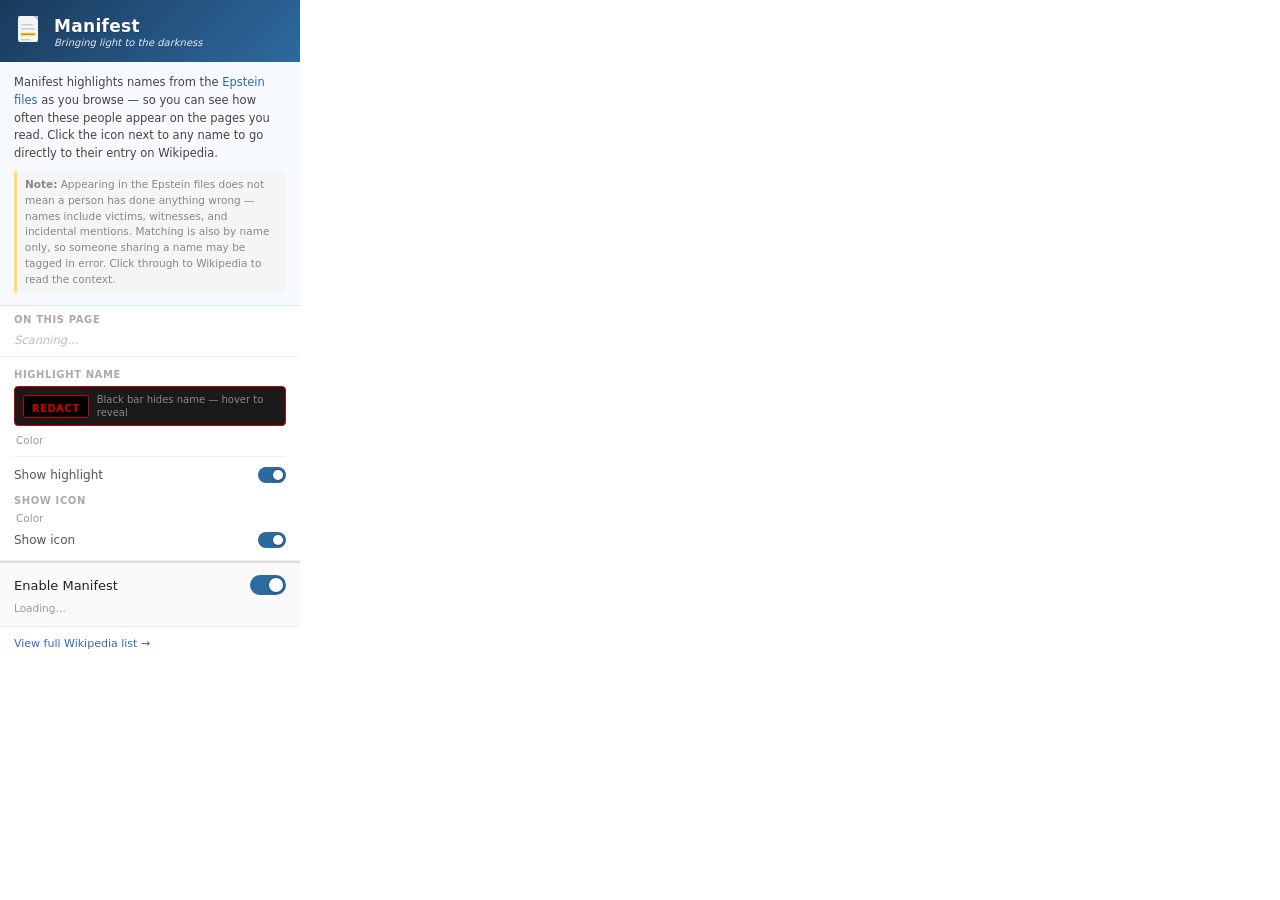
==== popup/popup.html @ 2a392bba "Reorder popup: about, page hits, highlight (redact first, then colors), icon, enable at bottom Co-Au" ====
<!DOCTYPE html>
<html lang="en">
<head>
  <meta charset="UTF-8">
  <style>
    * { box-sizing: border-box; margin: 0; padding: 0; }

    body {
      width: 300px;
      font-family: system-ui, -apple-system, sans-serif;
      color: #222;
      background: #fff;
    }

    /* ── Header ── */
    .header {
      background: linear-gradient(135deg, #1a3a5c, #2d6a9f);
      padding: 16px 16px 14px;
      display: flex;
      align-items: center;
      gap: 10px;
    }
    .header .logo {
      flex-shrink: 0;
      display: flex;
      align-items: center;
    }
    .header-text h1 {
      font-size: 17px;
      font-weight: 700;
      color: #fff;
      text-shadow: 0 1px 2px rgba(0,0,0,0.2);
      letter-spacing: 0.3px;
    }
    .header-text .tagline {
      font-size: 10px;
      color: rgba(255,255,255,0.88);
      margin-top: 1px;
      font-style: italic;
    }

    /* ── About section ── */
    .about {
      padding: 12px 14px;
      background: #f7faff;
      border-bottom: 1px solid #dde8f5;
    }
    .about p {
      font-size: 11.5px;
      line-height: 1.55;
      color: #444;
    }
    .about .caveat {
      margin-top: 8px;
      font-size: 10.5px;
      color: #888;
      line-height: 1.5;
      padding: 6px 8px;
      background: #f5f5f5;
      border-left: 3px solid #ffe066;
      border-radius: 2px;
    }

    /* ── Controls ── */
    .controls {
      padding: 12px 14px;
      border-bottom: 1px solid #eee;
    }
    .toggle-row {
      display: flex;
      align-items: center;
      justify-content: space-between;
    }
    .toggle-row label {
      font-size: 13px;
      font-weight: 500;
      cursor: pointer;
    }

    /* Toggle switch */
    .switch {
      position: relative;
      width: 36px;
      height: 20px;
      flex-shrink: 0;
    }
    .switch input { opacity: 0; width: 0; height: 0; }
    .slider {
      position: absolute;
      inset: 0;
      background: #ccc;
      border-radius: 20px;
      cursor: pointer;
      transition: background 0.2s;
    }
    .slider:before {
      content: '';
      position: absolute;
      width: 14px;
      height: 14px;
      left: 3px;
      top: 3px;
      background: white;
      border-radius: 50%;
      transition: transform 0.2s;
      box-shadow: 0 1px 3px rgba(0,0,0,0.3);
    }
    input:checked + .slider { background: #2d6a9f; }
    input:checked + .slider:before { transform: translateX(16px); }

    .status {
      margin-top: 7px;
      font-size: 10.5px;
      color: #999;
    }
    .sub-toggles {
      margin-top: 10px;
      padding-top: 10px;
      border-top: 1px solid #eee;
      display: flex;
      flex-direction: column;
      gap: 7px;
    }
    .sub-toggles.disabled {
      opacity: 0.4;
      pointer-events: none;
    }
    .toggle-row.sub label:first-child {
      font-size: 12px;
      font-weight: 400;
      color: #555;
    }
    .switch.small {
      width: 28px;
      height: 16px;
    }
    .switch.small .slider:before {
      width: 10px;
      height: 10px;
      left: 3px;
      top: 3px;
    }
    .switch.small input:checked + .slider:before {
      transform: translateX(12px);
    }

    /* ── Section labels ── */
    .section-label {
      font-size: 10px;
      font-weight: 600;
      text-transform: uppercase;
      letter-spacing: 0.6px;
      color: #aaa;
      margin-bottom: 6px;
    }
    .master-controls {
      border-top: 2px solid #e0e0e0;
      background: #fafafa;
    }

    /* ── Color pickers ── */
    .color-row {
      display: flex;
      align-items: center;
      gap: 6px;
      margin-top: 5px;
      padding-left: 2px;
    }
    .color-row label {
      font-size: 10.5px;
      color: #999;
      flex-shrink: 0;
    }
    .swatches {
      display: flex;
      gap: 5px;
      flex-wrap: wrap;
    }
    .swatch {
      width: 18px;
      height: 18px;
      border-radius: 3px;
      border: 2px solid transparent;
      cursor: pointer;
      transition: border-color 0.15s, transform 0.15s;
    }
    .swatch:hover { transform: scale(1.15); }
    .swatch.active { border-color: #333; }

    /* ── Redact option ── */
    .redact-row {
      display: flex;
      align-items: center;
      gap: 8px;
      margin-top: 6px;
      padding: 6px 8px;
      background: #1a1a1a;
      border-radius: 4px;
      border: 1.5px solid #cc0000;
      cursor: pointer;
    }
    .redact-row:hover { border-color: #ff4444; }
    .redact-row.active { border-color: #ff4444; background: #111; }
    .redact-swatch {
      background: #000;
      border: 1.5px solid #cc0000;
      border-radius: 3px;
      padding: 1px 8px;
      flex-shrink: 0;
    }
    .redact-label {
      font-size: 10px;
      font-weight: 700;
      color: #cc0000;
      letter-spacing: 0.5px;
      text-transform: uppercase;
    }
    .redact-desc {
      font-size: 10px;
      color: #888;
      line-height: 1.3;
    }
    .redact-row.active .redact-desc { color: #aaa; }

    /* ── Page hits ── */
    .page-hits {
      border-bottom: 1px solid #eee;
    }
    .page-hits-header {
      padding: 8px 14px 4px;
      font-size: 10px;
      font-weight: 600;
      text-transform: uppercase;
      letter-spacing: 0.6px;
      color: #aaa;
    }
    #hitsList {
      max-height: 180px;
      overflow-y: auto;
      padding: 0 14px 8px;
    }
    #hitsList .none {
      font-size: 11.5px;
      color: #bbb;
      font-style: italic;
    }
    .hit-row {
      display: flex;
      align-items: center;
      justify-content: space-between;
      padding: 4px 0;
      border-bottom: 1px solid #f5f5f5;
      gap: 8px;
    }
    .hit-row:last-child { border-bottom: none; }
    .hit-name {
      font-size: 12px;
      color: #333;
      text-decoration: none;
      flex: 1;
      white-space: nowrap;
      overflow: hidden;
      text-overflow: ellipsis;
    }
    .hit-name:hover { color: #2d6a9f; }
    .hit-badge {
      font-size: 10.5px;
      font-weight: 600;
      color: #fff;
      background: #ffe066;
      color: #333;
      border-radius: 10px;
      padding: 1px 7px;
      flex-shrink: 0;
    }

    /* ── Footer ── */
    .footer {
      padding: 10px 14px;
      display: flex;
      align-items: center;
      justify-content: space-between;
    }
    .footer a {
      font-size: 11px;
      color: #3366cc;
      text-decoration: none;
    }
    .footer a:hover { text-decoration: underline; }
    .footer .count {
      font-size: 10.5px;
      color: #bbb;
    }
  </style>
</head>
<body>

  <div class="header">
    <div class="logo">
      <svg width="28" height="32" viewBox="0 0 28 32" xmlns="http://www.w3.org/2000/svg">
        <!-- Document body -->
        <rect x="2" y="0" width="20" height="26" rx="2" ry="2" fill="white" opacity="0.95"/>
        <!-- Folded corner -->
        <polygon points="17,0 22,0 22,5" fill="#b0c8e8"/>
        <polygon points="17,0 17,5 22,5" fill="white" opacity="0.7"/>
        <!-- Text lines -->
        <rect x="5" y="8"  width="12" height="1.5" rx="0.75" fill="#c0cfe0"/>
        <rect x="5" y="12" width="14" height="1.5" rx="0.75" fill="#c0cfe0"/>
        <!-- Highlighted line (yellow marker) -->
        <rect x="4"  y="16.5" width="16" height="4" rx="1" fill="#ffe066" opacity="0.85"/>
        <rect x="5"  y="17.5" width="14" height="1.5" rx="0.75" fill="#7a6000" opacity="0.6"/>
        <!-- Text line below highlight -->
        <rect x="5" y="23" width="10" height="1.5" rx="0.75" fill="#c0cfe0"/>
      </svg>
    </div>
    <div class="header-text">
      <h1>Manifest</h1>
      <div class="tagline">Bringing light to the darkness</div>
    </div>
  </div>

  <div class="about">
    <p>Manifest highlights names from the <a href="https://en.wikipedia.org/wiki/List_of_people_named_in_the_Epstein_files" target="_blank" style="color:#2d6a9f;text-decoration:none;font-weight:500;">Epstein files</a> as you browse — so you can see how often these people appear on the pages you read. Click the icon next to any name to go directly to their entry on Wikipedia.</p>
    <div class="caveat">
      <strong>Note:</strong> Appearing in the Epstein files does not mean a person has done anything wrong — names include victims, witnesses, and incidental mentions. Matching is also by name only, so someone sharing a name may be tagged in error. Click through to Wikipedia to read the context.
    </div>
  </div>

  <!-- Names found on this page -->
  <div class="page-hits" id="pageHits">
    <div class="page-hits-header">On this page</div>
    <div id="hitsList"><span class="none">Scanning…</span></div>
  </div>

  <!-- Display options -->
  <div class="controls" id="subToggles">
    <div class="section-label">Highlight name</div>
    <div class="redact-row" id="redactRow">
      <div class="redact-swatch">
        <span class="redact-label">Redact</span>
      </div>
      <span class="redact-desc">Black bar hides name — hover to reveal</span>
    </div>
    <div class="color-row" style="margin-top:8px;">
      <label>Color</label>
      <div class="swatches" id="highlightSwatches"></div>
    </div>
    <div class="toggle-row sub" style="margin-top:10px; padding-top:10px; border-top:1px solid #eee;">
      <label for="showHighlight">Show highlight</label>
      <label class="switch small">
        <input type="checkbox" id="showHighlight" checked>
        <span class="slider"></span>
      </label>
    </div>

    <div class="section-label" style="margin-top:12px;">Show icon</div>
    <div class="color-row">
      <label>Color</label>
      <div class="swatches" id="iconSwatches"></div>
    </div>
    <div class="toggle-row sub" style="margin-top:8px;">
      <label for="showIcon">Show icon</label>
      <label class="switch small">
        <input type="checkbox" id="showIcon" checked>
        <span class="slider"></span>
      </label>
    </div>
  </div>

  <!-- Master toggle -->
  <div class="controls master-controls">
    <div class="toggle-row">
      <label for="enabled">Enable Manifest</label>
      <label class="switch">
        <input type="checkbox" id="enabled" checked>
        <span class="slider"></span>
      </label>
    </div>
    <div class="status" id="status">Loading…</div>
  </div>

  <div class="footer">
    <a href="https://en.wikipedia.org/wiki/List_of_people_named_in_the_Epstein_files"
       target="_blank">View full Wikipedia list →</a>
    <span class="count" id="count"></span>
  </div>

  <script src="popup.js"></script>
</body>
</html>
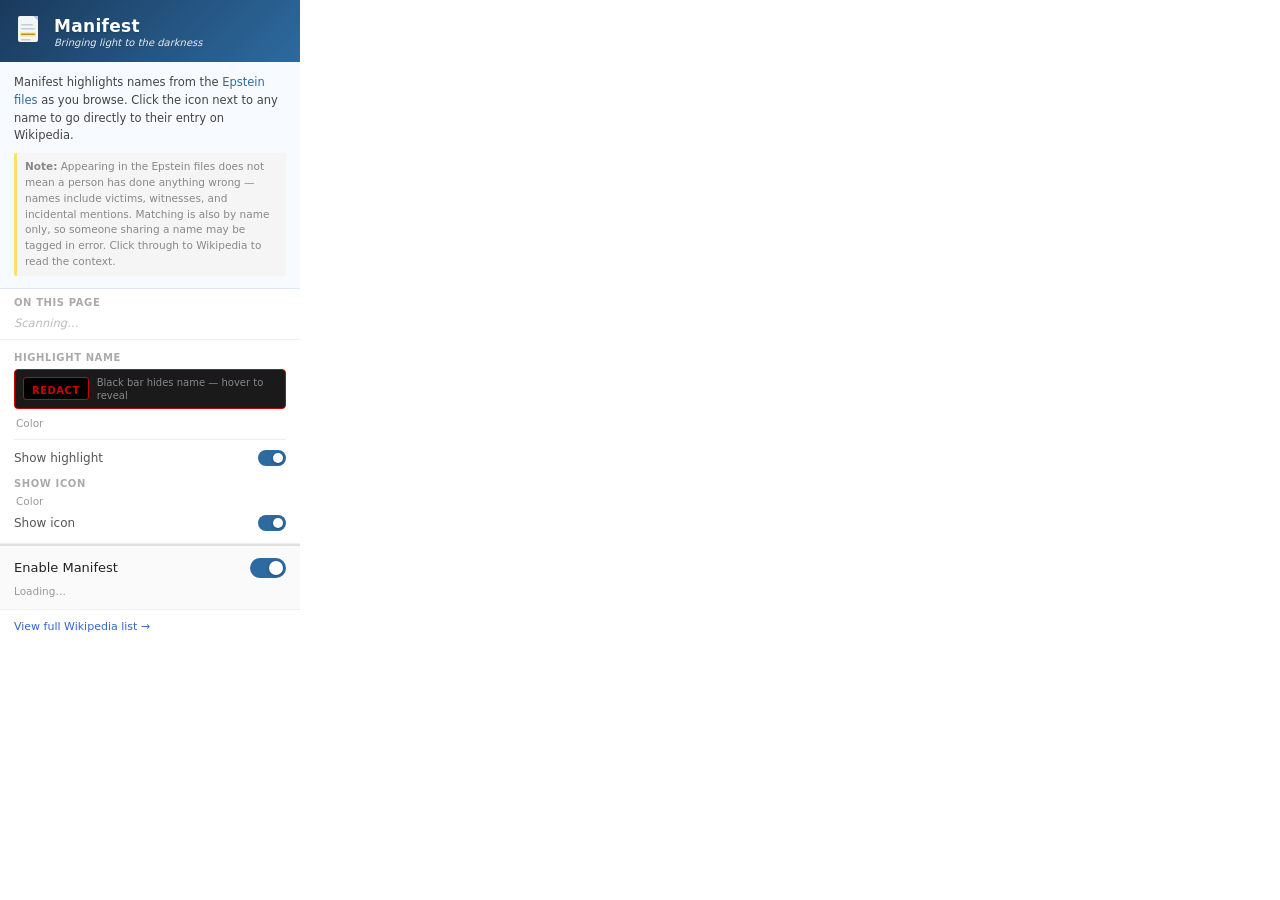
==== commit 721128ab: "Update description text across popup, manifest, and README Co-Authored-By: Claude Sonnet 4.6 <norepl" ====
--- a/popup/popup.html
+++ b/popup/popup.html
@@ -320,7 +320,7 @@
   </div>
 
   <div class="about">
-    <p>Manifest highlights names from the <a href="https://en.wikipedia.org/wiki/List_of_people_named_in_the_Epstein_files" target="_blank" style="color:#2d6a9f;text-decoration:none;font-weight:500;">Epstein files</a> as you browse — so you can see how often these people appear on the pages you read. Click the icon next to any name to go directly to their entry on Wikipedia.</p>
+    <p>Manifest highlights names from the <a href="https://en.wikipedia.org/wiki/List_of_people_named_in_the_Epstein_files" target="_blank" style="color:#2d6a9f;text-decoration:none;font-weight:500;">Epstein files</a> as you browse. Click the icon next to any name to go directly to their entry on Wikipedia.</p>
     <div class="caveat">
       <strong>Note:</strong> Appearing in the Epstein files does not mean a person has done anything wrong — names include victims, witnesses, and incidental mentions. Matching is also by name only, so someone sharing a name may be tagged in error. Click through to Wikipedia to read the context.
     </div>
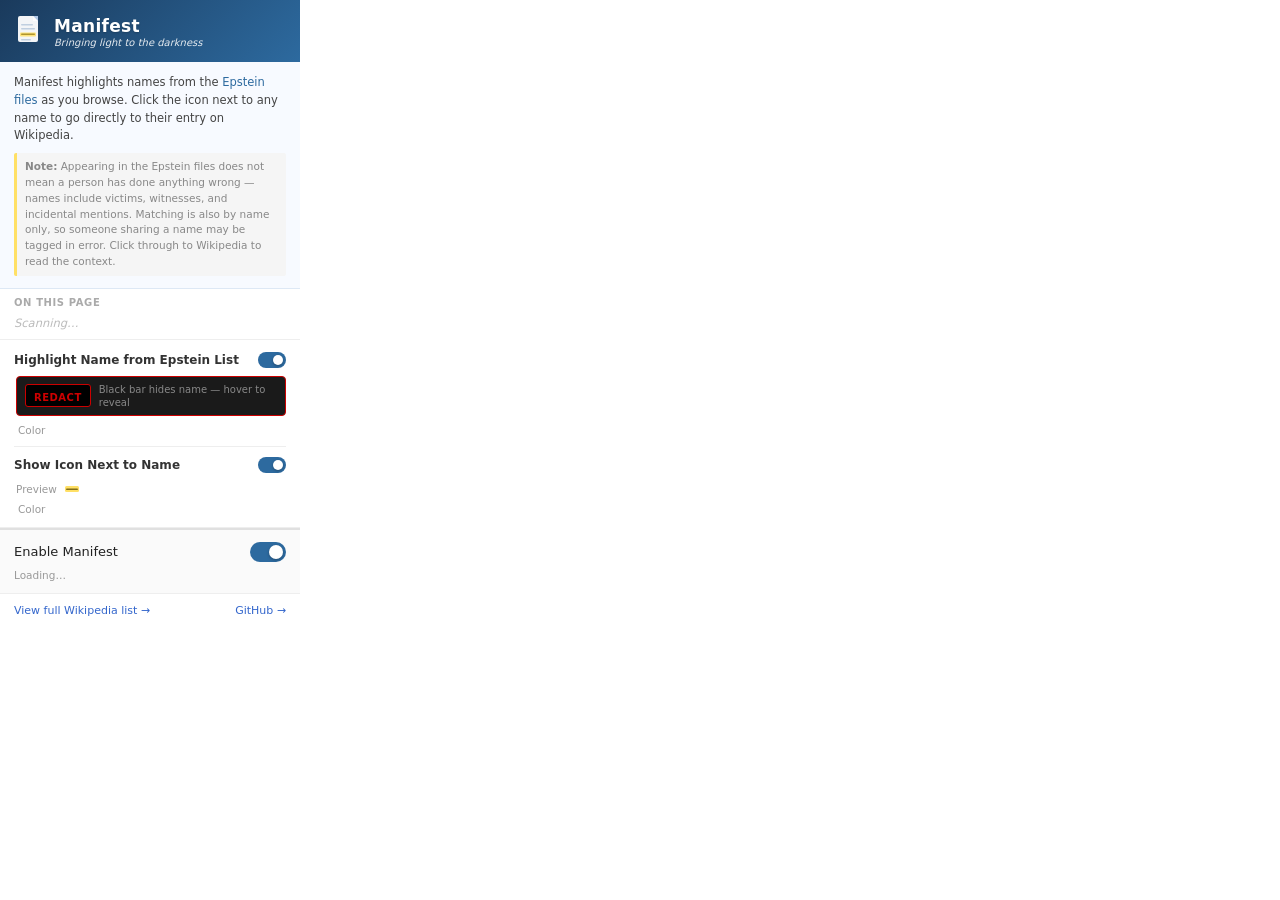
==== commit a5e65121: "Redesign popup controls: inline labels+toggles, live icon preview - "Highlight Name from Epstein Lis" ====
--- a/popup/popup.html
+++ b/popup/popup.html
@@ -144,14 +144,33 @@
       transform: translateX(12px);
     }
 
-    /* ── Section labels ── */
-    .section-label {
-      font-size: 10px;
+    /* ── Option sections ── */
+    .option-header {
+      display: flex;
+      align-items: center;
+      justify-content: space-between;
+      gap: 8px;
+    }
+    .option-title {
+      font-size: 12px;
       font-weight: 600;
-      text-transform: uppercase;
-      letter-spacing: 0.6px;
-      color: #aaa;
-      margin-bottom: 6px;
+      color: #333;
+    }
+    .option-body {
+      margin-top: 8px;
+      padding-left: 2px;
+    }
+    .icon-preview-row {
+      display: flex;
+      align-items: center;
+      gap: 8px;
+    }
+    .icon-preview-label {
+      font-size: 10.5px;
+      color: #999;
+    }
+    #iconPreview {
+      display: block;
     }
     .master-controls {
       border-top: 2px solid #e0e0e0;
@@ -334,37 +353,50 @@
 
   <!-- Display options -->
   <div class="controls" id="subToggles">
-    <div class="section-label">Highlight name</div>
-    <div class="redact-row" id="redactRow">
-      <div class="redact-swatch">
-        <span class="redact-label">Redact</span>
-      </div>
-      <span class="redact-desc">Black bar hides name — hover to reveal</span>
-    </div>
-    <div class="color-row" style="margin-top:8px;">
-      <label>Color</label>
-      <div class="swatches" id="highlightSwatches"></div>
-    </div>
-    <div class="toggle-row sub" style="margin-top:10px; padding-top:10px; border-top:1px solid #eee;">
-      <label for="showHighlight">Show highlight</label>
+
+    <!-- Highlight name section -->
+    <div class="option-header">
+      <span class="option-title">Highlight Name from Epstein List</span>
       <label class="switch small">
         <input type="checkbox" id="showHighlight" checked>
         <span class="slider"></span>
       </label>
     </div>
-
-    <div class="section-label" style="margin-top:12px;">Show icon</div>
-    <div class="color-row">
-      <label>Color</label>
-      <div class="swatches" id="iconSwatches"></div>
-    </div>
-    <div class="toggle-row sub" style="margin-top:8px;">
-      <label for="showIcon">Show icon</label>
+    <div class="option-body" id="highlightBody">
+      <div class="redact-row" id="redactRow">
+        <div class="redact-swatch">
+          <span class="redact-label">Redact</span>
+        </div>
+        <span class="redact-desc">Black bar hides name — hover to reveal</span>
+      </div>
+      <div class="color-row" style="margin-top:8px;">
+        <label>Color</label>
+        <div class="swatches" id="highlightSwatches"></div>
+      </div>
+    </div>
+
+    <!-- Icon section -->
+    <div class="option-header" style="margin-top:10px; padding-top:10px; border-top:1px solid #eee;">
+      <span class="option-title">Show Icon Next to Name</span>
       <label class="switch small">
         <input type="checkbox" id="showIcon" checked>
         <span class="slider"></span>
       </label>
     </div>
+    <div class="option-body" id="iconBody">
+      <div class="icon-preview-row">
+        <span class="icon-preview-label">Preview</span>
+        <svg id="iconPreview" width="14" height="16" viewBox="0 0 14 16" xmlns="http://www.w3.org/2000/svg">
+          <rect id="iconPreviewBand" x="0" y="5" width="14" height="6" rx="1.5" fill="#ffe066"/>
+          <rect x="1" y="7.5" width="12" height="1.5" rx="0.75" fill="#5a4800" opacity="0.75"/>
+        </svg>
+      </div>
+      <div class="color-row" style="margin-top:6px;">
+        <label>Color</label>
+        <div class="swatches" id="iconSwatches"></div>
+      </div>
+    </div>
+
   </div>
 
   <!-- Master toggle -->
@@ -382,7 +414,8 @@
   <div class="footer">
     <a href="https://en.wikipedia.org/wiki/List_of_people_named_in_the_Epstein_files"
        target="_blank">View full Wikipedia list →</a>
-    <span class="count" id="count"></span>
+    <a href="https://github.com/krismajean/manifest-extension"
+       target="_blank">GitHub →</a>
   </div>
 
   <script src="popup.js"></script>
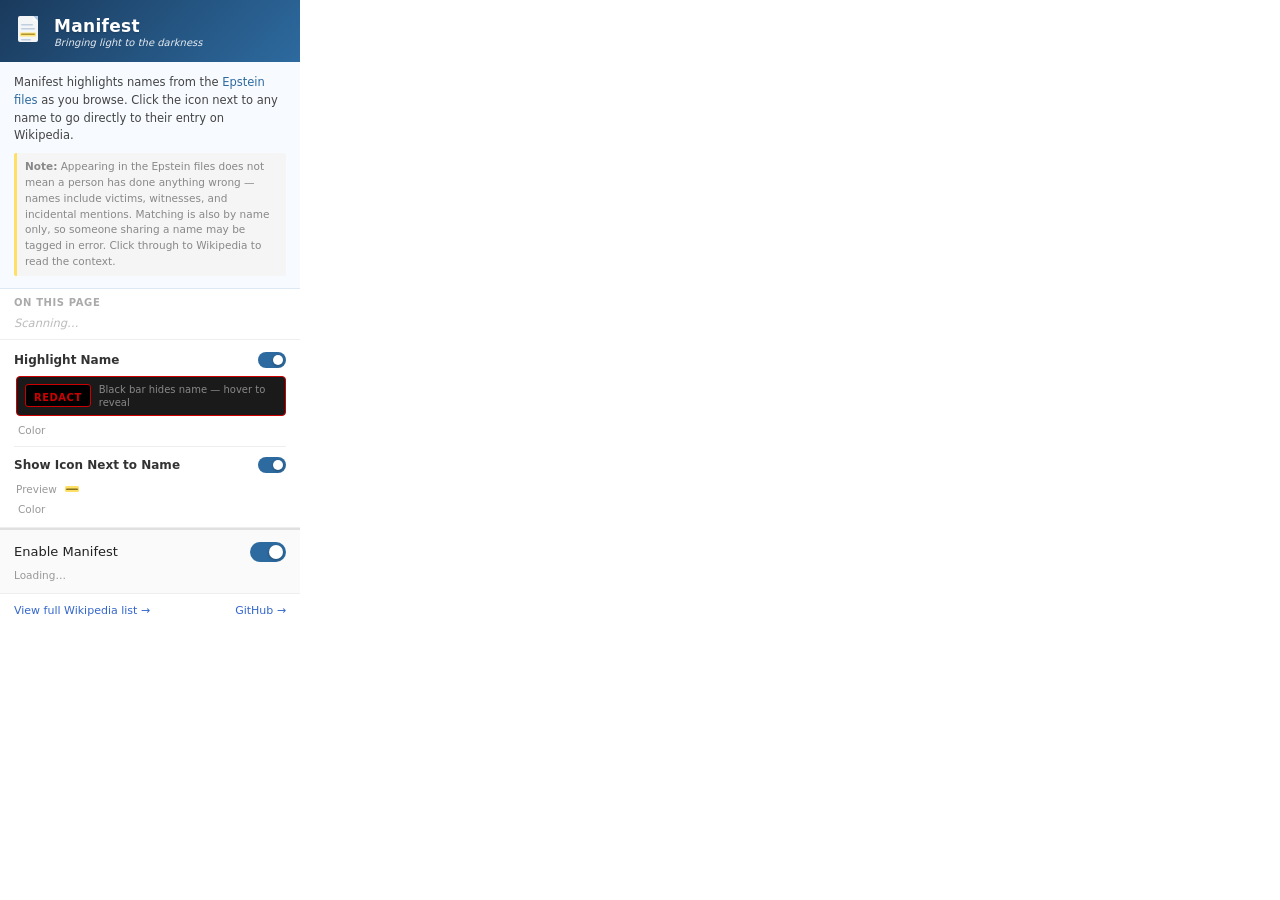
==== commit f2757537: "Shorten label to "Highlight Name" Co-Authored-By: Claude Sonnet 4.6 <noreply@anthropic.com>" ====
--- a/popup/popup.html
+++ b/popup/popup.html
@@ -356,7 +356,7 @@
 
     <!-- Highlight name section -->
     <div class="option-header">
-      <span class="option-title">Highlight Name from Epstein List</span>
+      <span class="option-title">Highlight Name</span>
       <label class="switch small">
         <input type="checkbox" id="showHighlight" checked>
         <span class="slider"></span>
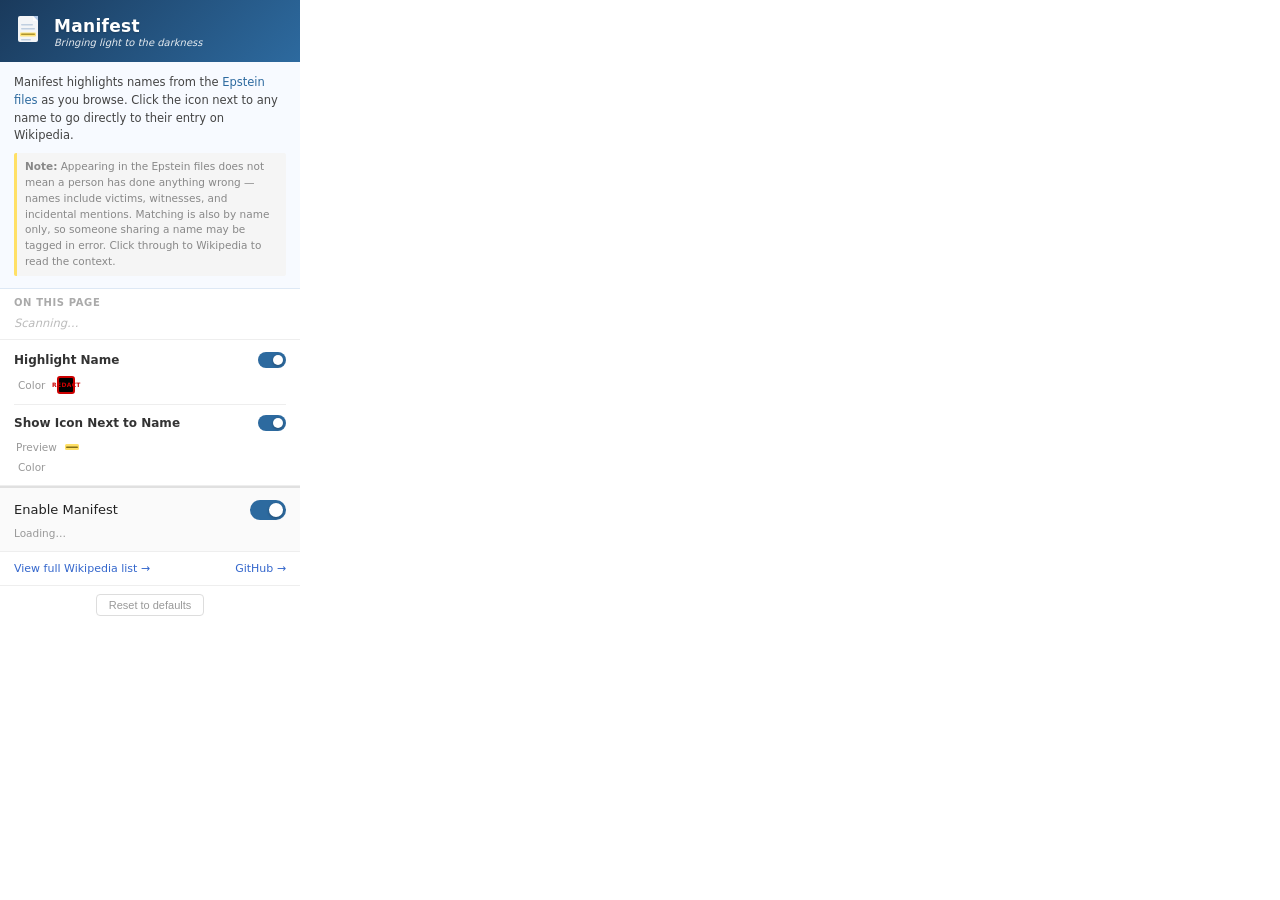
==== commit 00945e99: "Simplify colors to yellow/green/purple; redact chip inline with swatches Co-Authored-By: Claude Sonn" ====
--- a/popup/popup.html
+++ b/popup/popup.html
@@ -206,40 +206,30 @@
     .swatch:hover { transform: scale(1.15); }
     .swatch.active { border-color: #333; }
 
-    /* ── Redact option ── */
-    .redact-row {
-      display: flex;
-      align-items: center;
-      gap: 8px;
-      margin-top: 6px;
-      padding: 6px 8px;
-      background: #1a1a1a;
-      border-radius: 4px;
-      border: 1.5px solid #cc0000;
+    /* ── Redact chip ── */
+    .redact-chip {
+      width: 18px;
+      height: 18px;
+      border-radius: 3px;
+      border: 2px solid #cc0000;
+      background: #000;
       cursor: pointer;
-    }
-    .redact-row:hover { border-color: #ff4444; }
-    .redact-row.active { border-color: #ff4444; background: #111; }
-    .redact-swatch {
-      background: #000;
-      border: 1.5px solid #cc0000;
-      border-radius: 3px;
-      padding: 1px 8px;
+      display: flex;
+      align-items: center;
+      justify-content: center;
       flex-shrink: 0;
-    }
+      transition: border-color 0.15s, transform 0.15s;
+    }
+    .redact-chip:hover { border-color: #ff4444; transform: scale(1.15); }
+    .redact-chip.active { border-color: #ff4444; outline: 2px solid #333; outline-offset: 1px; }
     .redact-label {
-      font-size: 10px;
+      font-size: 6px;
       font-weight: 700;
       color: #cc0000;
-      letter-spacing: 0.5px;
+      letter-spacing: 0.3px;
       text-transform: uppercase;
-    }
-    .redact-desc {
-      font-size: 10px;
-      color: #888;
-      line-height: 1.3;
-    }
-    .redact-row.active .redact-desc { color: #aaa; }
+      line-height: 1;
+    }
 
     /* ── Page hits ── */
     .page-hits {
@@ -309,6 +299,27 @@
     .footer .count {
       font-size: 10.5px;
       color: #bbb;
+    }
+
+    /* ── Reset ── */
+    .reset-bar {
+      padding: 8px 14px 10px;
+      text-align: center;
+      border-top: 1px solid #eee;
+    }
+    #resetBtn {
+      font-size: 11px;
+      color: #999;
+      background: none;
+      border: 1px solid #ddd;
+      border-radius: 4px;
+      padding: 4px 12px;
+      cursor: pointer;
+      transition: color 0.15s, border-color 0.15s;
+    }
+    #resetBtn:hover {
+      color: #c00;
+      border-color: #c00;
     }
   </style>
 </head>
@@ -363,15 +374,12 @@
       </label>
     </div>
     <div class="option-body" id="highlightBody">
-      <div class="redact-row" id="redactRow">
-        <div class="redact-swatch">
+      <div class="color-row">
+        <label>Color</label>
+        <div class="swatches" id="highlightSwatches"></div>
+        <div class="redact-chip" id="redactRow" title="Black bar hides name — hover to reveal">
           <span class="redact-label">Redact</span>
         </div>
-        <span class="redact-desc">Black bar hides name — hover to reveal</span>
-      </div>
-      <div class="color-row" style="margin-top:8px;">
-        <label>Color</label>
-        <div class="swatches" id="highlightSwatches"></div>
       </div>
     </div>
 
@@ -418,6 +426,10 @@
        target="_blank">GitHub →</a>
   </div>
 
+  <div class="reset-bar">
+    <button id="resetBtn">Reset to defaults</button>
+  </div>
+
   <script src="popup.js"></script>
 </body>
 </html>
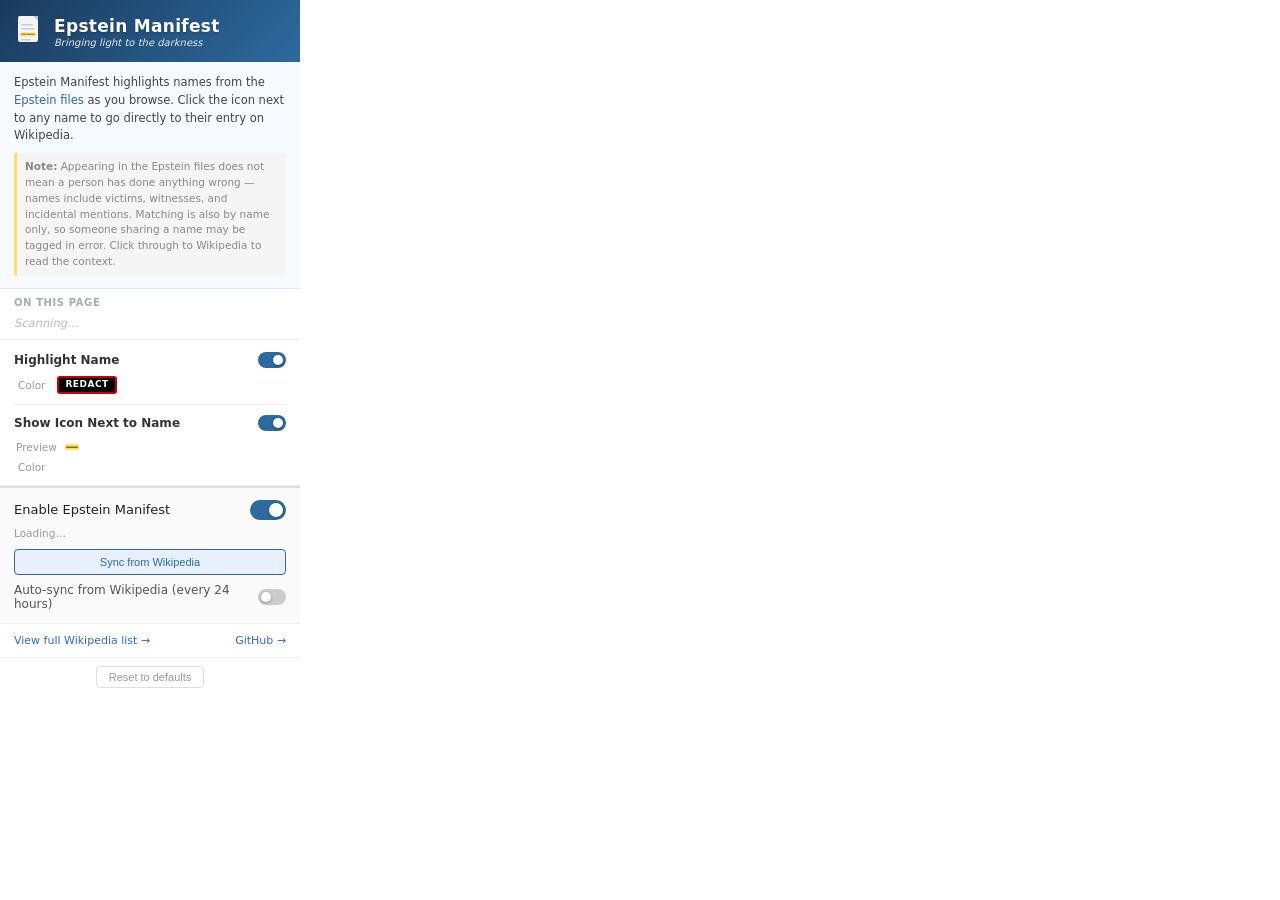
==== commit 14763a41: "Rebrand to Epstein Manifest; remove BETA; README Chrome Web Store link; docs naming Co-authored-by: " ====
--- a/popup/popup.html
+++ b/popup/popup.html
@@ -113,6 +113,21 @@
       font-size: 10.5px;
       color: #999;
     }
+    .refresh-row {
+      margin-top: 10px;
+    }
+    #refreshListBtn {
+      font-size: 11px;
+      color: #2d6a9f;
+      background: #e8f0fe;
+      border: 1px solid #2d6a9f;
+      border-radius: 4px;
+      padding: 6px 10px;
+      cursor: pointer;
+      width: 100%;
+    }
+    #refreshListBtn:hover { background: #d2e3fc; }
+    #refreshListBtn:disabled { opacity: 0.6; cursor: not-allowed; }
     .sub-toggles {
       margin-top: 10px;
       padding-top: 10px;
@@ -208,8 +223,8 @@
 
     /* ── Redact chip ── */
     .redact-chip {
-      width: 18px;
       height: 18px;
+      padding: 0 6px;
       border-radius: 3px;
       border: 2px solid #cc0000;
       background: #000;
@@ -220,13 +235,13 @@
       flex-shrink: 0;
       transition: border-color 0.15s, transform 0.15s;
     }
-    .redact-chip:hover { border-color: #ff4444; transform: scale(1.15); }
+    .redact-chip:hover { border-color: #ff4444; transform: scale(1.05); }
     .redact-chip.active { border-color: #ff4444; outline: 2px solid #333; outline-offset: 1px; }
     .redact-label {
-      font-size: 6px;
+      font-size: 9px;
       font-weight: 700;
-      color: #cc0000;
-      letter-spacing: 0.3px;
+      color: #ffffff;
+      letter-spacing: 0.5px;
       text-transform: uppercase;
       line-height: 1;
     }
@@ -344,13 +359,13 @@
       </svg>
     </div>
     <div class="header-text">
-      <h1>Manifest</h1>
+      <h1>Epstein Manifest</h1>
       <div class="tagline">Bringing light to the darkness</div>
     </div>
   </div>
 
   <div class="about">
-    <p>Manifest highlights names from the <a href="https://en.wikipedia.org/wiki/List_of_people_named_in_the_Epstein_files" target="_blank" style="color:#2d6a9f;text-decoration:none;font-weight:500;">Epstein files</a> as you browse. Click the icon next to any name to go directly to their entry on Wikipedia.</p>
+    <p>Epstein Manifest highlights names from the <a href="https://en.wikipedia.org/wiki/List_of_people_named_in_the_Epstein_files" target="_blank" style="color:#2d6a9f;text-decoration:none;font-weight:500;">Epstein files</a> as you browse. Click the icon next to any name to go directly to their entry on Wikipedia.</p>
     <div class="caveat">
       <strong>Note:</strong> Appearing in the Epstein files does not mean a person has done anything wrong — names include victims, witnesses, and incidental mentions. Matching is also by name only, so someone sharing a name may be tagged in error. Click through to Wikipedia to read the context.
     </div>
@@ -410,13 +425,23 @@
   <!-- Master toggle -->
   <div class="controls master-controls">
     <div class="toggle-row">
-      <label for="enabled">Enable Manifest</label>
+      <label for="enabled">Enable Epstein Manifest</label>
       <label class="switch">
         <input type="checkbox" id="enabled" checked>
         <span class="slider"></span>
       </label>
     </div>
     <div class="status" id="status">Loading…</div>
+    <div class="refresh-row">
+      <button type="button" id="refreshListBtn">Sync from Wikipedia</button>
+    </div>
+    <div class="toggle-row sub" style="margin-top:8px;">
+      <label for="autoSyncWiki">Auto-sync from Wikipedia (every 24 hours)</label>
+      <label class="switch small">
+        <input type="checkbox" id="autoSyncWiki">
+        <span class="slider"></span>
+      </label>
+    </div>
   </div>
 
   <div class="footer">
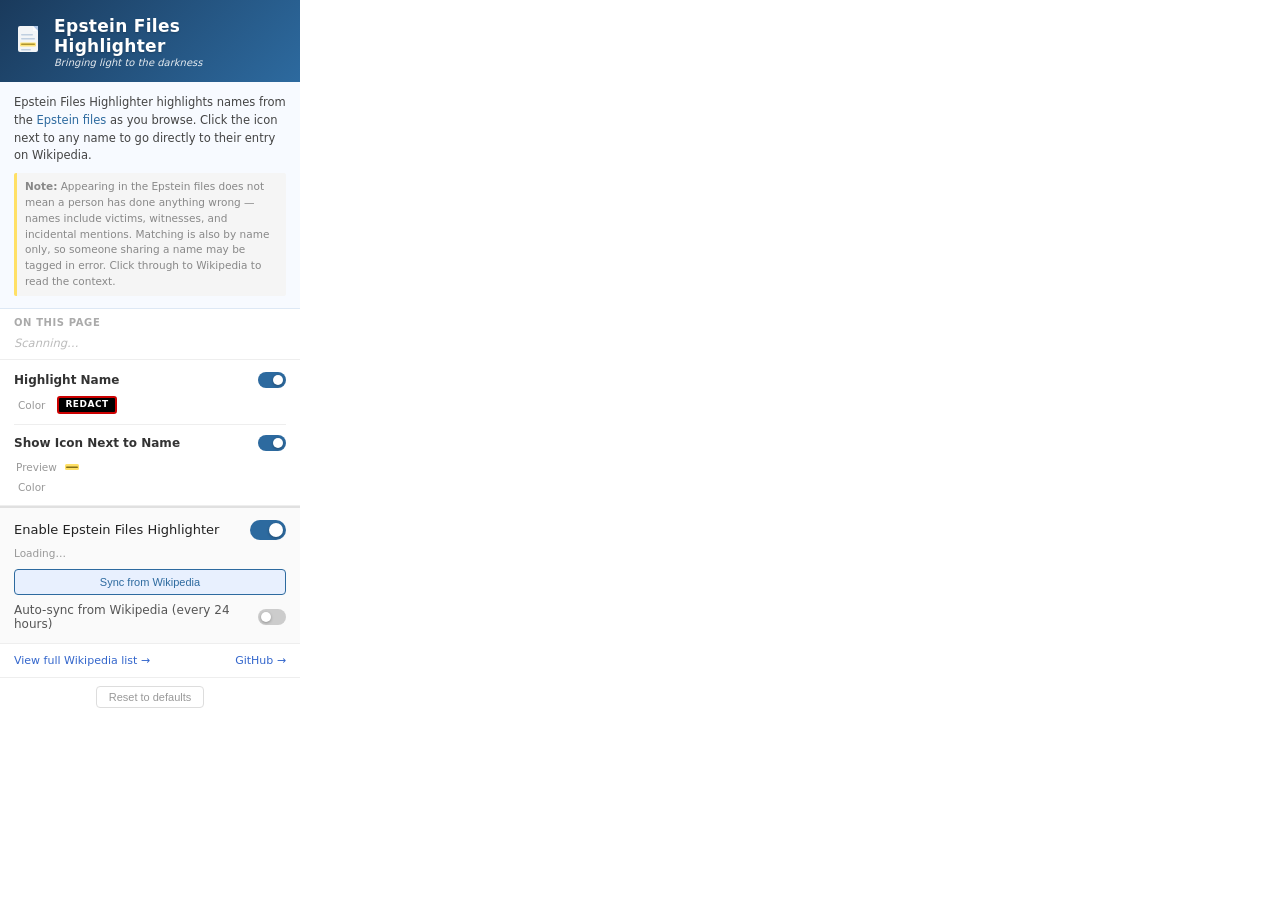
==== commit 5ccd8e8a: "Rename to Epstein Files Highlighter; update GitHub repo links to epstein-files-highlighter Made-with" ====
--- a/popup/popup.html
+++ b/popup/popup.html
@@ -359,13 +359,13 @@
       </svg>
     </div>
     <div class="header-text">
-      <h1>Epstein Manifest</h1>
+      <h1>Epstein Files Highlighter</h1>
       <div class="tagline">Bringing light to the darkness</div>
     </div>
   </div>
 
   <div class="about">
-    <p>Epstein Manifest highlights names from the <a href="https://en.wikipedia.org/wiki/List_of_people_named_in_the_Epstein_files" target="_blank" style="color:#2d6a9f;text-decoration:none;font-weight:500;">Epstein files</a> as you browse. Click the icon next to any name to go directly to their entry on Wikipedia.</p>
+    <p>Epstein Files Highlighter highlights names from the <a href="https://en.wikipedia.org/wiki/List_of_people_named_in_the_Epstein_files" target="_blank" style="color:#2d6a9f;text-decoration:none;font-weight:500;">Epstein files</a> as you browse. Click the icon next to any name to go directly to their entry on Wikipedia.</p>
     <div class="caveat">
       <strong>Note:</strong> Appearing in the Epstein files does not mean a person has done anything wrong — names include victims, witnesses, and incidental mentions. Matching is also by name only, so someone sharing a name may be tagged in error. Click through to Wikipedia to read the context.
     </div>
@@ -425,7 +425,7 @@
   <!-- Master toggle -->
   <div class="controls master-controls">
     <div class="toggle-row">
-      <label for="enabled">Enable Epstein Manifest</label>
+      <label for="enabled">Enable Epstein Files Highlighter</label>
       <label class="switch">
         <input type="checkbox" id="enabled" checked>
         <span class="slider"></span>
@@ -447,7 +447,7 @@
   <div class="footer">
     <a href="https://en.wikipedia.org/wiki/List_of_people_named_in_the_Epstein_files"
        target="_blank">View full Wikipedia list →</a>
-    <a href="https://github.com/krismajean/manifest-extension"
+    <a href="https://github.com/krismajean/epstein-files-highlighter"
        target="_blank">GitHub →</a>
   </div>
 
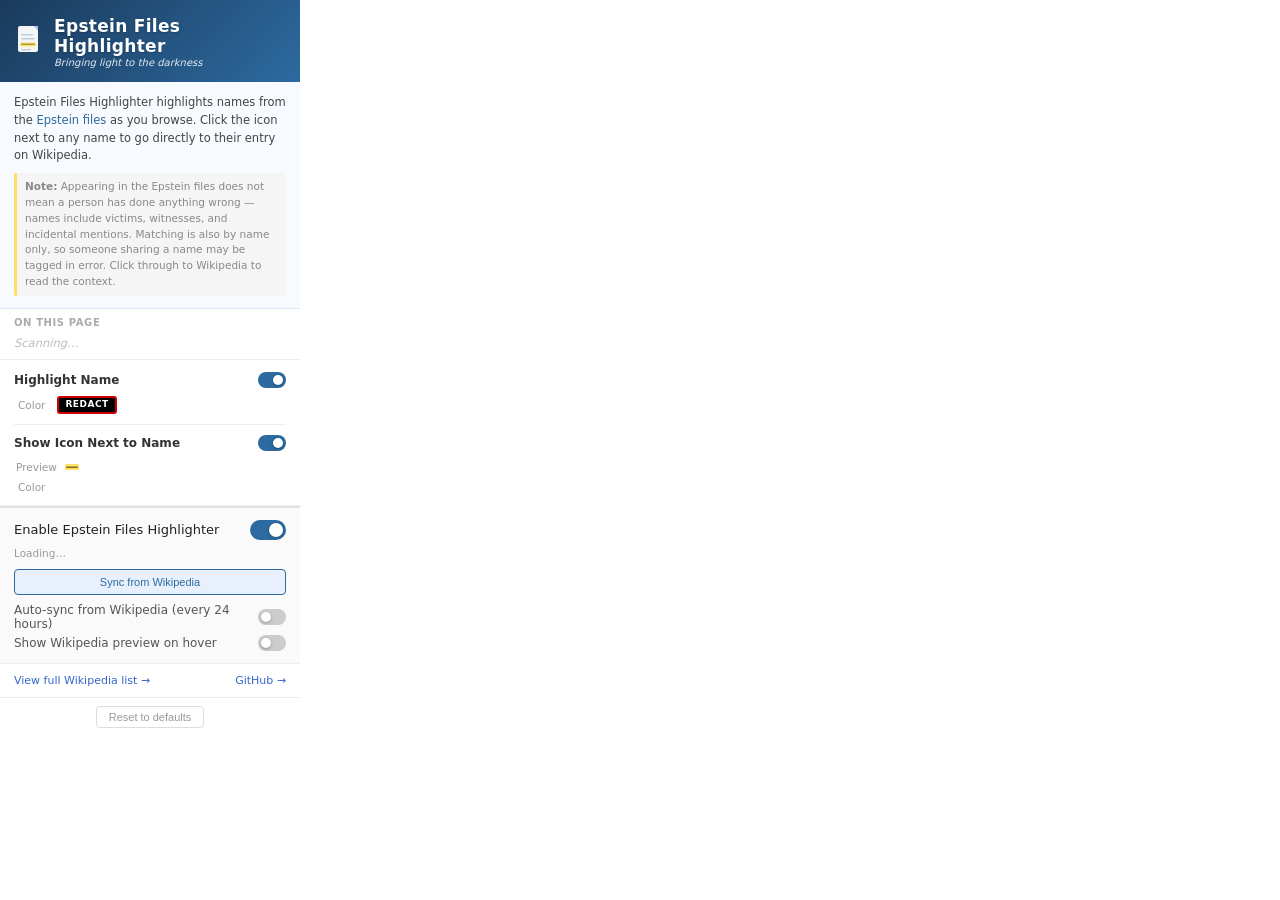
==== commit c6da47ff: "added pop-up with info" ====
--- a/popup/popup.html
+++ b/popup/popup.html
@@ -442,6 +442,13 @@
         <span class="slider"></span>
       </label>
     </div>
+    <div class="toggle-row sub" style="margin-top:4px;">
+      <label for="showPreview">Show Wikipedia preview on hover</label>
+      <label class="switch small">
+        <input type="checkbox" id="showPreview">
+        <span class="slider"></span>
+      </label>
+    </div>
   </div>
 
   <div class="footer">
